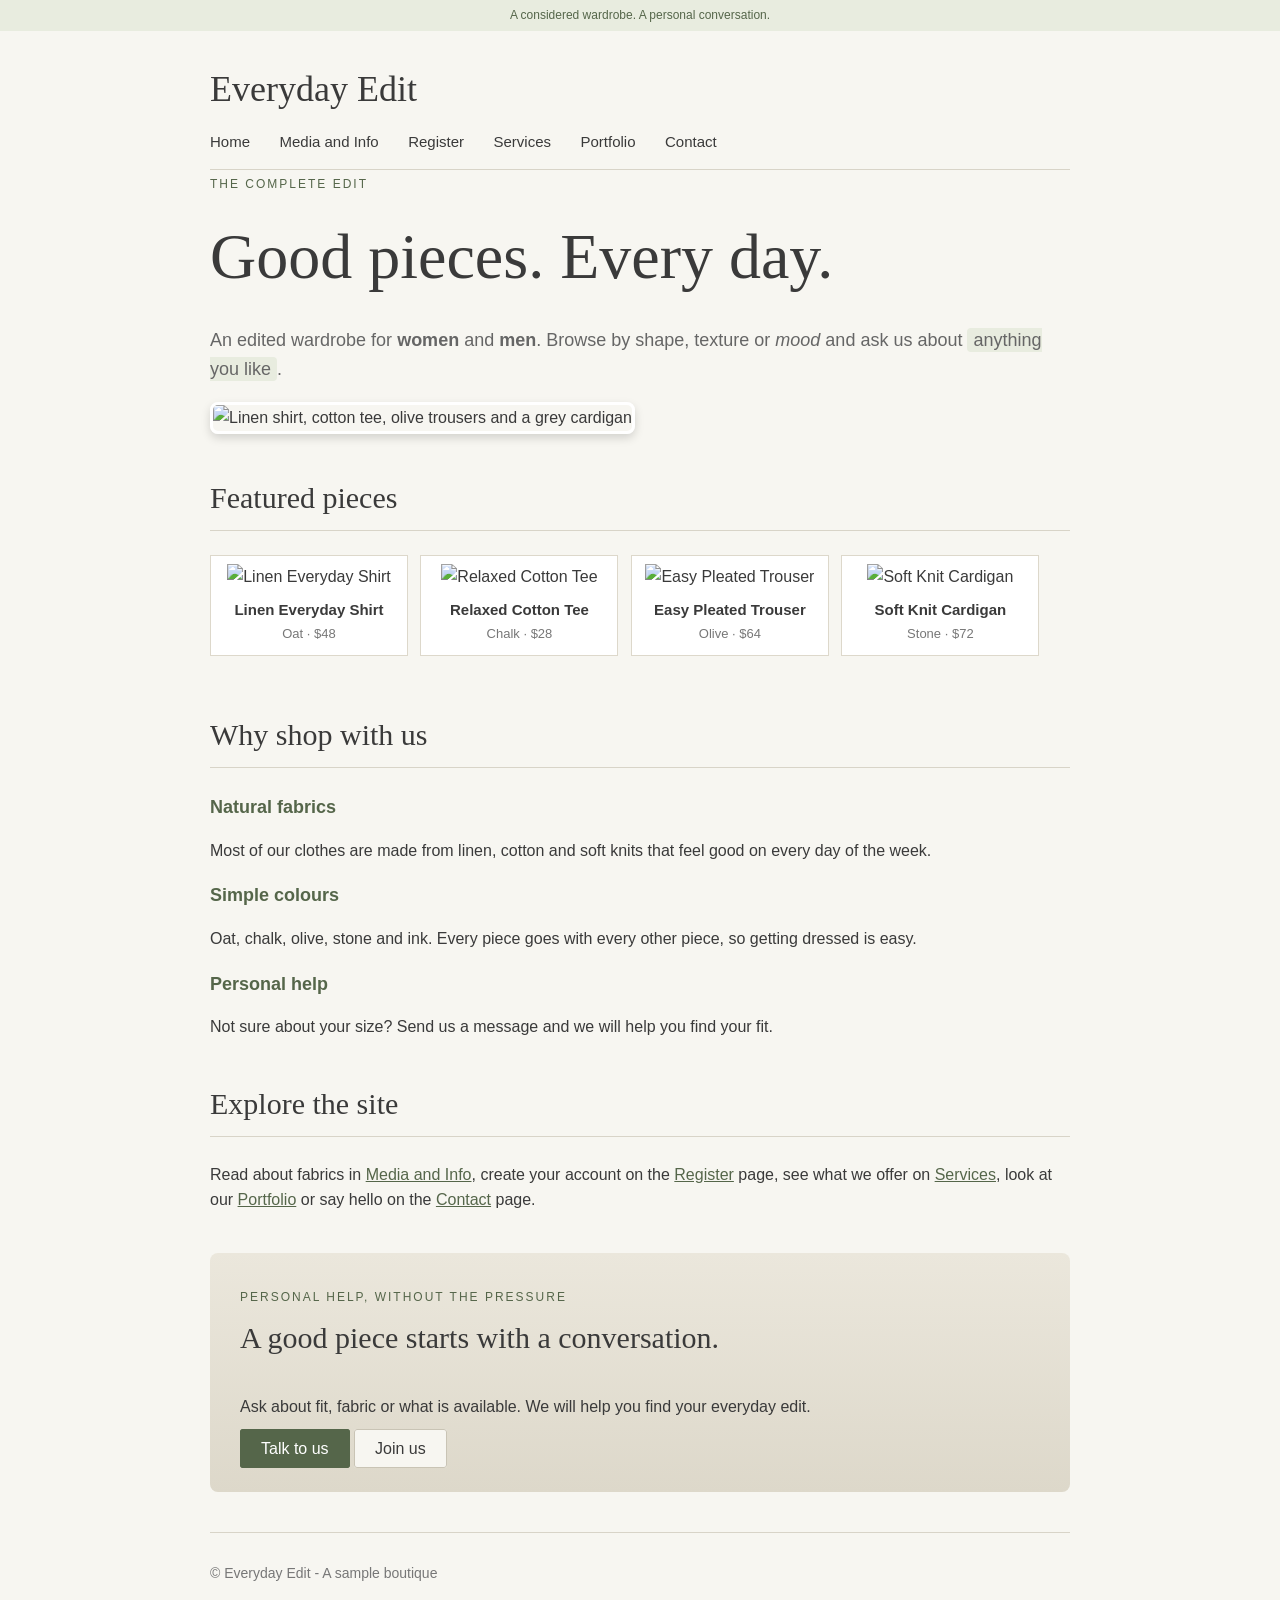
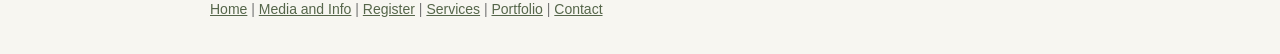
==== index.html @ c99c9855 "start" ====
<!DOCTYPE html>
<html lang="en">
<head>
  <meta charset="UTF-8">
  <title>Everyday Edit - Home</title>
  <link rel="stylesheet" href="home.css">
</head>
<body>

  <p id="top-bar">A considered wardrobe. A personal conversation.</p>

  <div class="page">

    <header>
      <div class="logo">Everyday Edit</div>
      <nav>
        <ul>
          <li><a href="index.html">Home</a></li>
          <li><a href="media.html">Media and Info</a></li>
          <li><a href="register.html">Register</a></li>
          <li><a href="services.html">Services</a></li>
          <li><a href="portfolio.html">Portfolio</a></li>
          <li><a href="contact.html">Contact</a></li>
        </ul>
      </nav>
    </header>

    <main>
      <span class="small-label">The complete edit</span>
      <h1 id="main-title">Good pieces. Every day.</h1>
      <p class="intro">
        An edited wardrobe for <strong>women</strong> and <strong>men</strong>.
        Browse by shape, texture or <em>mood</em> and ask us about
        <span class="highlight">anything you like</span>.
      </p>

      <img class="hero-image" src="images/banner.png" alt="Linen shirt, cotton tee, olive trousers and a grey cardigan">

      <h2>Featured pieces</h2>
      <div class="featured">
        <div class="product-box">
          <img src="images/linen-shirt.png" alt="Linen Everyday Shirt">
          <h3>Linen Everyday Shirt</h3>
          <p>Oat &middot; $48</p>
        </div>
        <div class="product-box">
          <img src="images/cotton-tee.png" alt="Relaxed Cotton Tee">
          <h3>Relaxed Cotton Tee</h3>
          <p>Chalk &middot; $28</p>
        </div>
        <div class="product-box">
          <img src="images/pleated-trouser.png" alt="Easy Pleated Trouser">
          <h3>Easy Pleated Trouser</h3>
          <p>Olive &middot; $64</p>
        </div>
        <div class="product-box">
          <img src="images/knit-cardigan.png" alt="Soft Knit Cardigan">
          <h3>Soft Knit Cardigan</h3>
          <p>Stone &middot; $72</p>
        </div>
      </div>

      <h2>Why shop with us</h2>
      <h3 class="reason-title">Natural fabrics</h3>
      <p>Most of our clothes are made from linen, cotton and soft knits that feel good on every day of the week.</p>
      <h3 class="reason-title">Simple colours</h3>
      <p>Oat, chalk, olive, stone and ink. Every piece goes with every other piece, so getting dressed is easy.</p>
      <h3 class="reason-title">Personal help</h3>
      <p>Not sure about your size? Send us a message and we will help you find your fit.</p>

      <h2>Explore the site</h2>
      <p>
        Read about fabrics in <a href="media.html">Media and Info</a>,
        create your account on the <a href="register.html">Register</a> page,
        see what we offer on <a href="services.html">Services</a>,
        look at our <a href="portfolio.html">Portfolio</a>
        or say hello on the <a href="contact.html">Contact</a> page.
      </p>

      <div class="cta-box">
        <span class="small-label">Personal help, without the pressure</span>
        <h2 id="cta-title">A good piece starts with a conversation.</h2>
        <p>Ask about fit, fabric or what is available. We will help you find your everyday edit.</p>
        <a class="button-dark" href="contact.html">Talk to us</a>
        <a class="button-light" href="register.html">Join us</a>
      </div>
    </main>

    <footer>
      <p>&copy; Everyday Edit - A sample boutique</p>
      <p>
        <a href="index.html">Home</a> |
        <a href="media.html">Media and Info</a> |
        <a href="register.html">Register</a> |
        <a href="services.html">Services</a> |
        <a href="portfolio.html">Portfolio</a> |
        <a href="contact.html">Contact</a>
      </p>
    </footer>

  </div>

</body>
</html>
---- home.css ----
/* home.css - styles for the Home page (index.html) */

* {
  box-sizing: border-box;
}

body {
  background-color: #f7f6f1;
  color: #3a3a3a;
  font-family: Inter, Arial, sans-serif;
  font-size: 16px;
  line-height: 1.6;
  margin: 0;
}

/* ID selector */
#top-bar {
  background-color: #e8ecdf;
  color: #55664a;
  font-size: 12px;
  text-align: center;
  margin: 0;
  padding: 6px;
}

.page {
  width: 900px;
  margin: 0 auto;
  padding: 20px;
}

/* ---------- header and navigation ---------- */
header {
  border-bottom: 1px solid #d8d4c8;
  padding-bottom: 15px;
}

.logo {
  font-family: "Cormorant Garamond", Georgia, serif;
  font-size: 36px;
  margin: 10px 0;
}

nav ul {
  list-style-type: none;
  margin: 0;
  padding: 0;
}

nav li {
  display: inline;
  margin-right: 25px;
}

nav a {
  color: #3a3a3a;
  text-decoration: none;
  font-size: 15px;
  padding-bottom: 3px;
}

nav a:hover {
  color: #55664a;
  border-bottom: 2px solid #55664a;
}

/* ---------- text ---------- */
.small-label {
  font-size: 12px;
  letter-spacing: 2px;
  text-transform: uppercase;
  color: #55664a;
}

#main-title {
  font-family: "Cormorant Garamond", Georgia, serif;
  font-size: 64px;
  font-weight: 400;
  margin: 10px 0;
}

.intro {
  color: #666666;
  font-size: 18px;
}

.highlight {
  background-color: #e8ecdf;
  padding: 2px 6px;
  border-radius: 4px;
}

h2 {
  font-family: "Cormorant Garamond", Georgia, serif;
  font-size: 30px;
  font-weight: 500;
  border-bottom: 1px solid #d8d4c8;
  padding-bottom: 8px;
  margin-top: 40px;
}

.reason-title {
  color: #55664a;
  font-size: 18px;
  margin-bottom: 0;
}

a {
  color: #55664a;
}

/* ---------- images and product boxes ---------- */
.hero-image {
  width: 100%;
  border: 3px solid #ffffff;
  border-radius: 8px;
  box-shadow: 0 4px 10px rgba(0, 0, 0, 0.15);
}

.product-box {
  display: inline-block;
  width: 198px;
  margin-right: 8px;
  margin-bottom: 15px;
  padding: 8px;
  vertical-align: top;
  text-align: center;
  background-color: #ffffff;
  border: 1px solid #ddd8cb;
}

.product-box img {
  width: 100%;
}

.product-box h3 {
  font-size: 15px;
  margin: 8px 0 0 0;
}

.product-box p {
  font-size: 13px;
  color: #777777;
  margin: 2px 0;
}

.product-box:hover {
  border-color: #55664a;
  box-shadow: 0 4px 10px rgba(0, 0, 0, 0.15);
}

/* ---------- call to action box ---------- */
.cta-box {
  background: linear-gradient(#ebe7dc, #ddd8ca);
  padding: 30px;
  margin-top: 40px;
  border-radius: 8px;
}

#cta-title {
  border-bottom: none;
  margin-top: 5px;
}

.button-dark {
  background-color: #55664a;
  color: #ffffff;
  padding: 10px 20px;
  text-decoration: none;
  border: 1px solid #55664a;
  border-radius: 3px;
}

.button-dark:hover {
  background-color: #3f4d37;
}

.button-light {
  background-color: #f7f6f1;
  color: #3a3a3a;
  padding: 10px 20px;
  text-decoration: none;
  border: 1px solid #c9c4b5;
  border-radius: 3px;
}

.button-light:hover {
  background-color: #ffffff;
}

/* ---------- footer ---------- */
footer {
  margin-top: 40px;
  padding-top: 15px;
  border-top: 1px solid #d8d4c8;
  font-size: 14px;
  color: #777777;
}
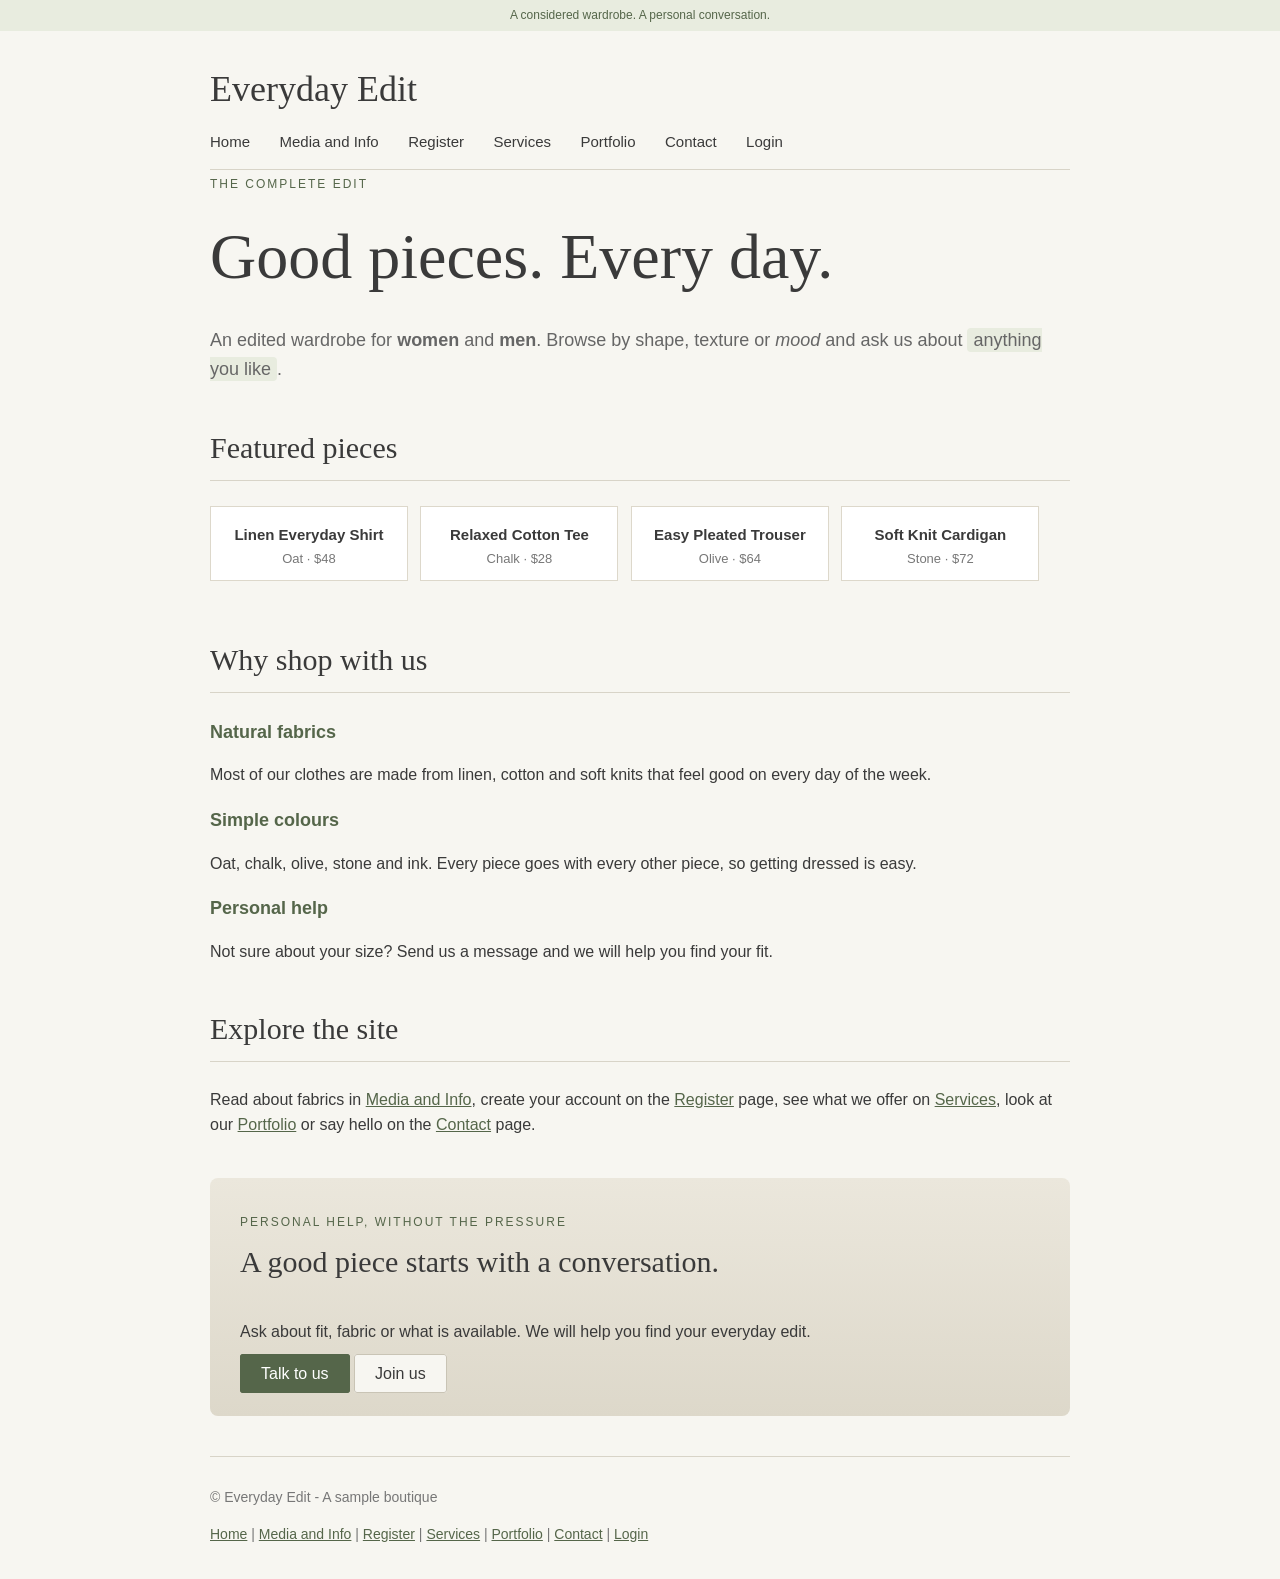
==== commit d54aa258: "updated code" ====
--- a/index.html
+++ b/index.html
@@ -8,6 +8,7 @@
 <body>
 
   <p id="top-bar">A considered wardrobe. A personal conversation.</p>
+  <p id="welcome-message"></p>
 
   <div class="page">
 
@@ -21,6 +22,7 @@
           <li><a href="services.html">Services</a></li>
           <li><a href="portfolio.html">Portfolio</a></li>
           <li><a href="contact.html">Contact</a></li>
+          <li><a href="login.html">Login</a></li>
         </ul>
       </nav>
     </header>
@@ -34,27 +36,21 @@
         <span class="highlight">anything you like</span>.
       </p>
 
-      <img class="hero-image" src="images/banner.png" alt="Linen shirt, cotton tee, olive trousers and a grey cardigan">
-
       <h2>Featured pieces</h2>
       <div class="featured">
         <div class="product-box">
-          <img src="images/linen-shirt.png" alt="Linen Everyday Shirt">
           <h3>Linen Everyday Shirt</h3>
           <p>Oat &middot; $48</p>
         </div>
         <div class="product-box">
-          <img src="images/cotton-tee.png" alt="Relaxed Cotton Tee">
           <h3>Relaxed Cotton Tee</h3>
           <p>Chalk &middot; $28</p>
         </div>
         <div class="product-box">
-          <img src="images/pleated-trouser.png" alt="Easy Pleated Trouser">
           <h3>Easy Pleated Trouser</h3>
           <p>Olive &middot; $64</p>
         </div>
         <div class="product-box">
-          <img src="images/knit-cardigan.png" alt="Soft Knit Cardigan">
           <h3>Soft Knit Cardigan</h3>
           <p>Stone &middot; $72</p>
         </div>
@@ -94,11 +90,13 @@
         <a href="register.html">Register</a> |
         <a href="services.html">Services</a> |
         <a href="portfolio.html">Portfolio</a> |
-        <a href="contact.html">Contact</a>
+        <a href="contact.html">Contact</a> |
+        <a href="login.html">Login</a>
       </p>
     </footer>
 
   </div>
 
+  <script src="home.js"></script>
 </body>
 </html>
--- a/home.css
+++ b/home.css
@@ -1,5 +1,3 @@
-/* home.css - styles for the Home page (index.html) */
-
 * {
   box-sizing: border-box;
 }
@@ -13,7 +11,6 @@
   margin: 0;
 }
 
-/* ID selector */
 #top-bar {
   background-color: #e8ecdf;
   color: #55664a;
@@ -29,7 +26,6 @@
   padding: 20px;
 }
 
-/* ---------- header and navigation ---------- */
 header {
   border-bottom: 1px solid #d8d4c8;
   padding-bottom: 15px;
@@ -64,7 +60,6 @@
   border-bottom: 2px solid #55664a;
 }
 
-/* ---------- text ---------- */
 .small-label {
   font-size: 12px;
   letter-spacing: 2px;
@@ -109,7 +104,6 @@
   color: #55664a;
 }
 
-/* ---------- images and product boxes ---------- */
 .hero-image {
   width: 100%;
   border: 3px solid #ffffff;
@@ -149,7 +143,6 @@
   box-shadow: 0 4px 10px rgba(0, 0, 0, 0.15);
 }
 
-/* ---------- call to action box ---------- */
 .cta-box {
   background: linear-gradient(#ebe7dc, #ddd8ca);
   padding: 30px;
@@ -188,7 +181,6 @@
   background-color: #ffffff;
 }
 
-/* ---------- footer ---------- */
 footer {
   margin-top: 40px;
   padding-top: 15px;
@@ -196,3 +188,29 @@
   font-size: 14px;
   color: #777777;
 }
+
+#welcome-message {
+  background-color: #faf9f5;
+  border-bottom: 1px solid #ddd8cb;
+  color: #55664a;
+  text-align: center;
+  font-size: 14px;
+  font-weight: 500;
+  margin: 0;
+  padding: 8px 15px;
+}
+
+#welcome-message:empty {
+  display: none;
+}
+
+#welcome-message a.logout-link {
+  color: #a7281a;
+  text-decoration: underline;
+  margin-left: 10px;
+  cursor: pointer;
+}
+
+#welcome-message a.logout-link:hover {
+  color: #7d1c11;
+}
